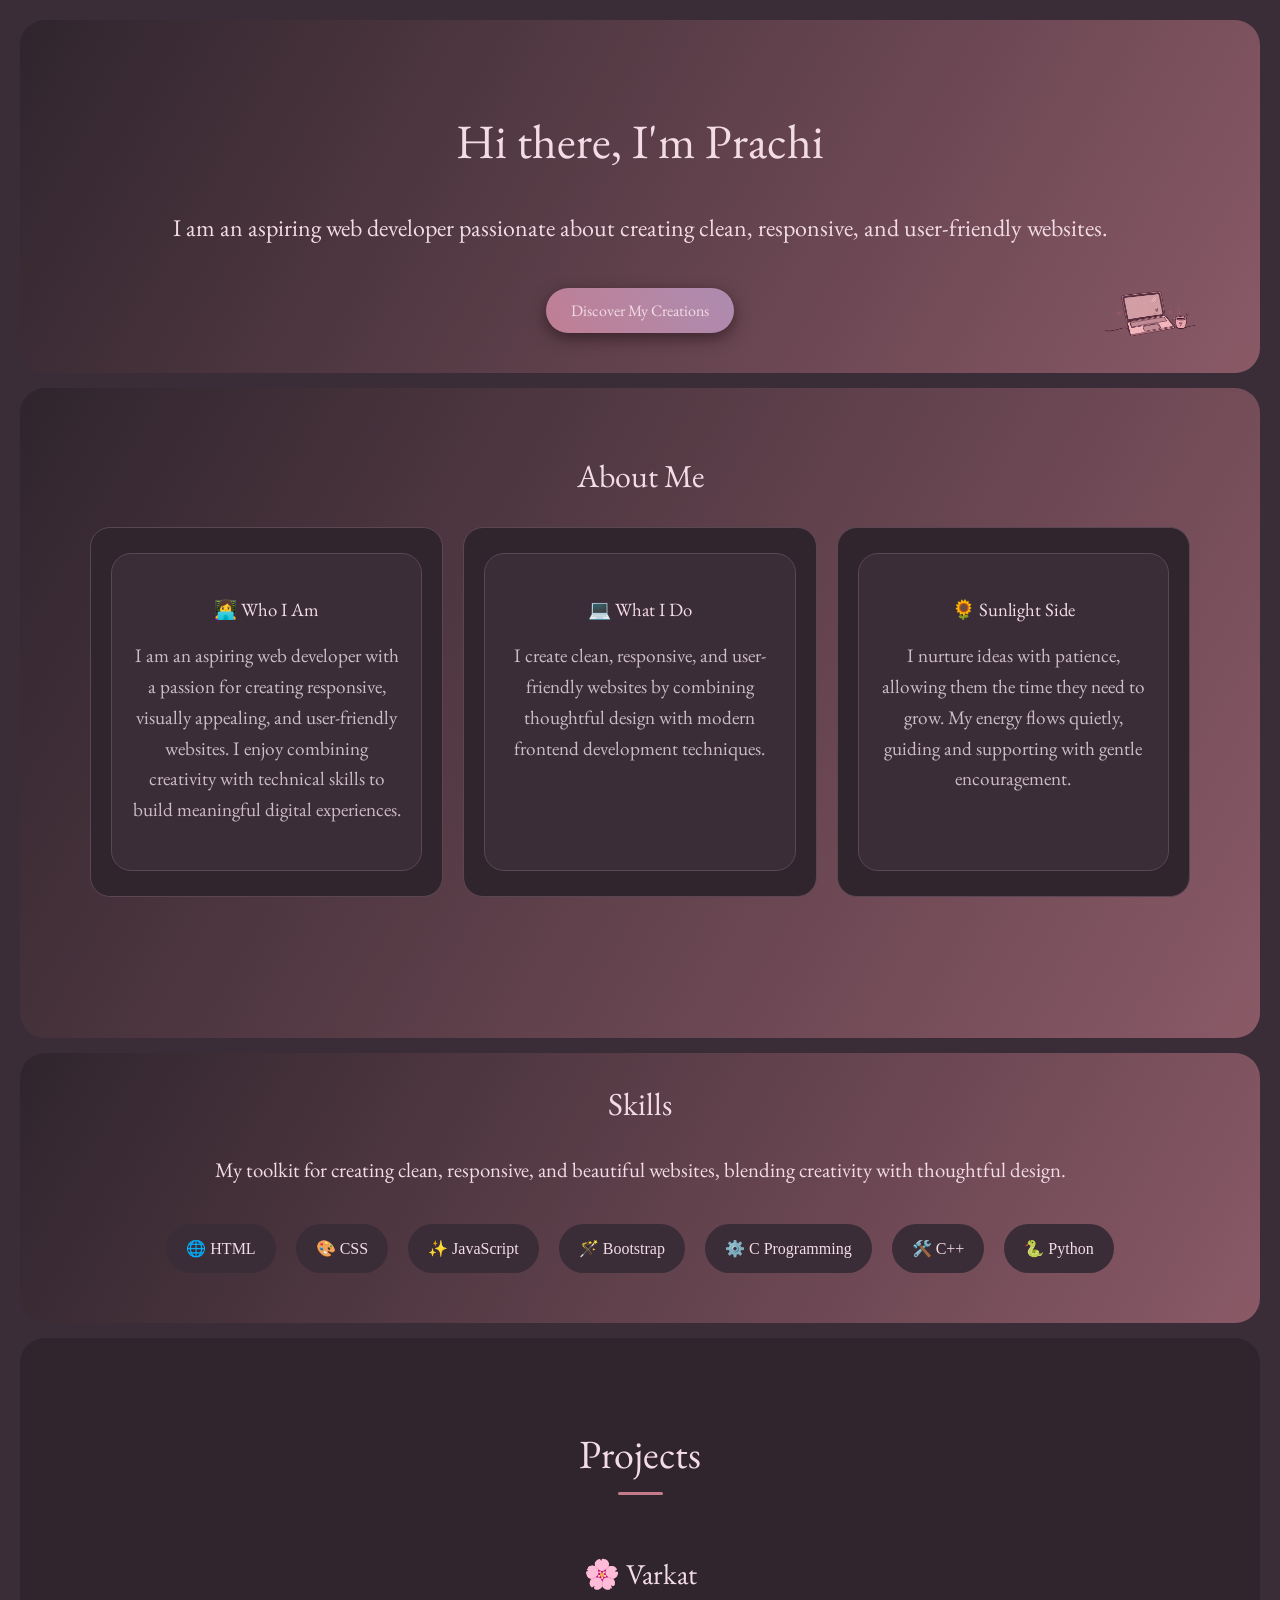
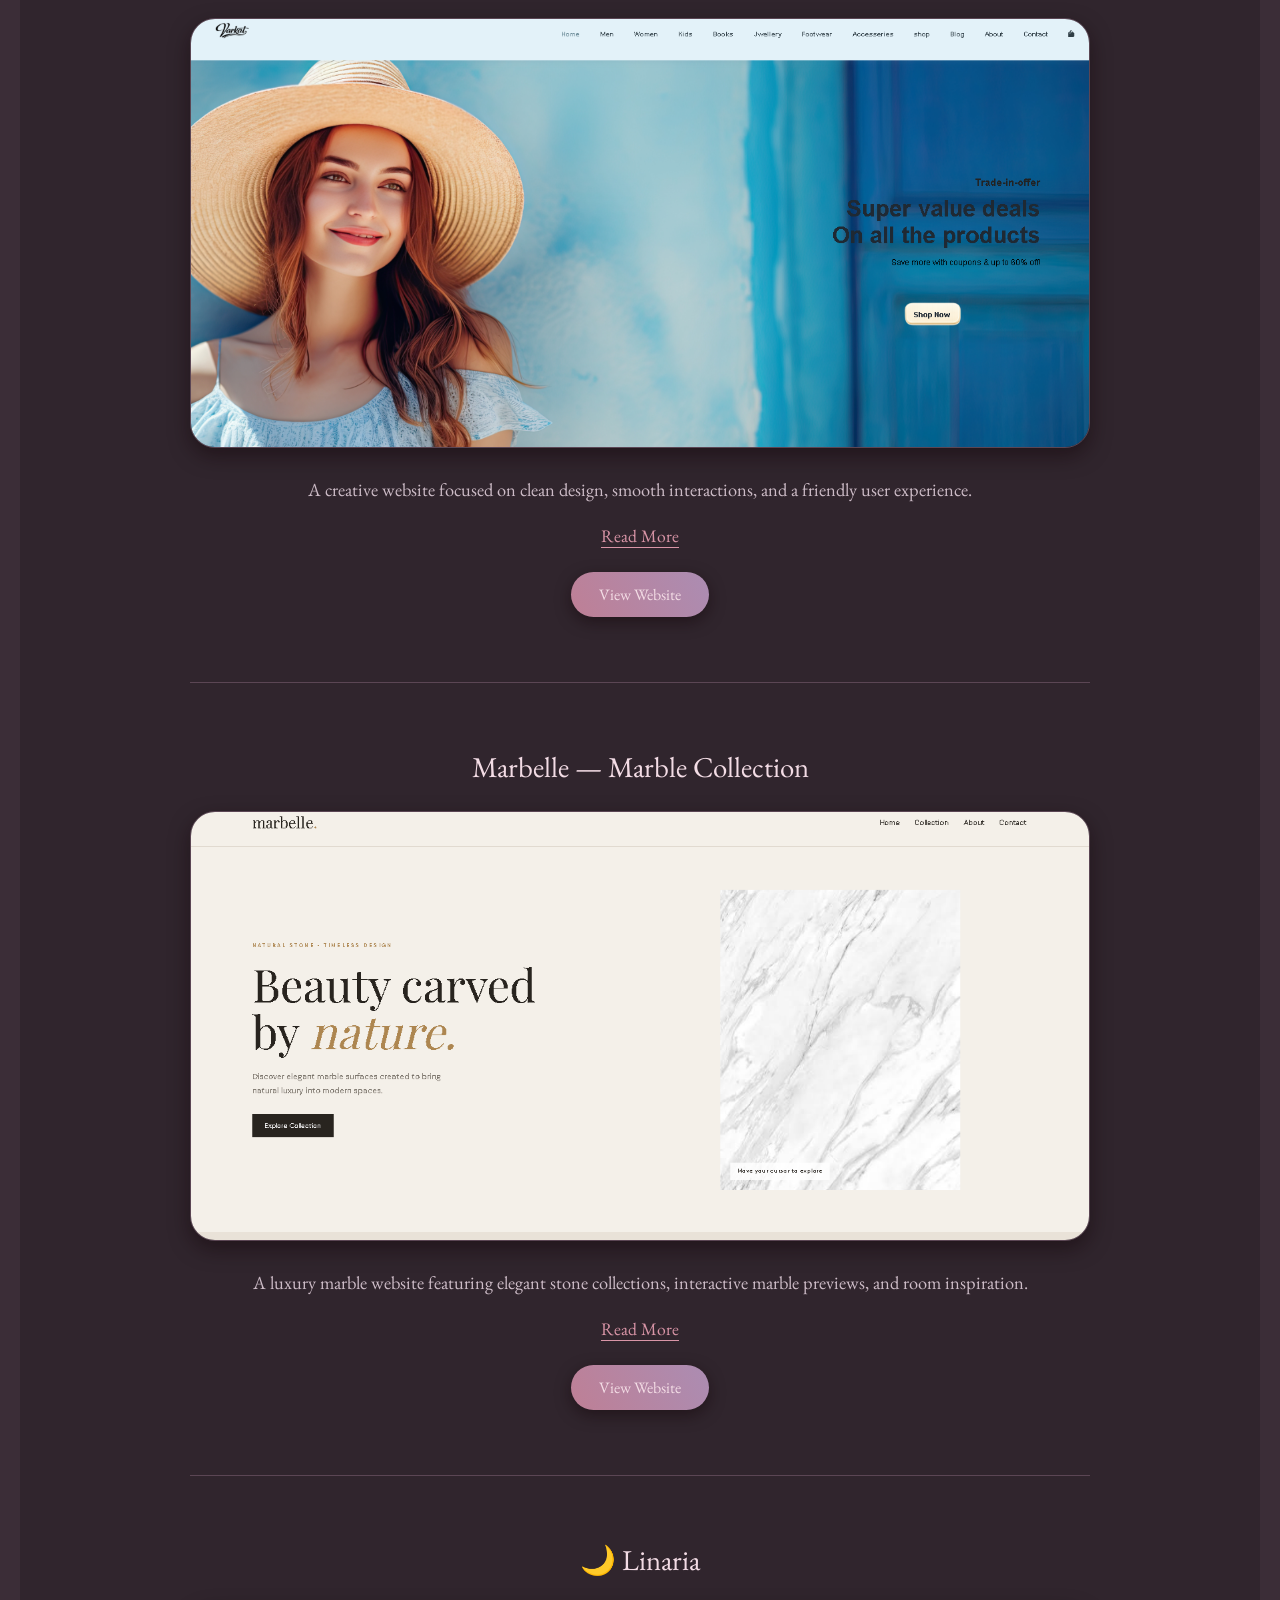
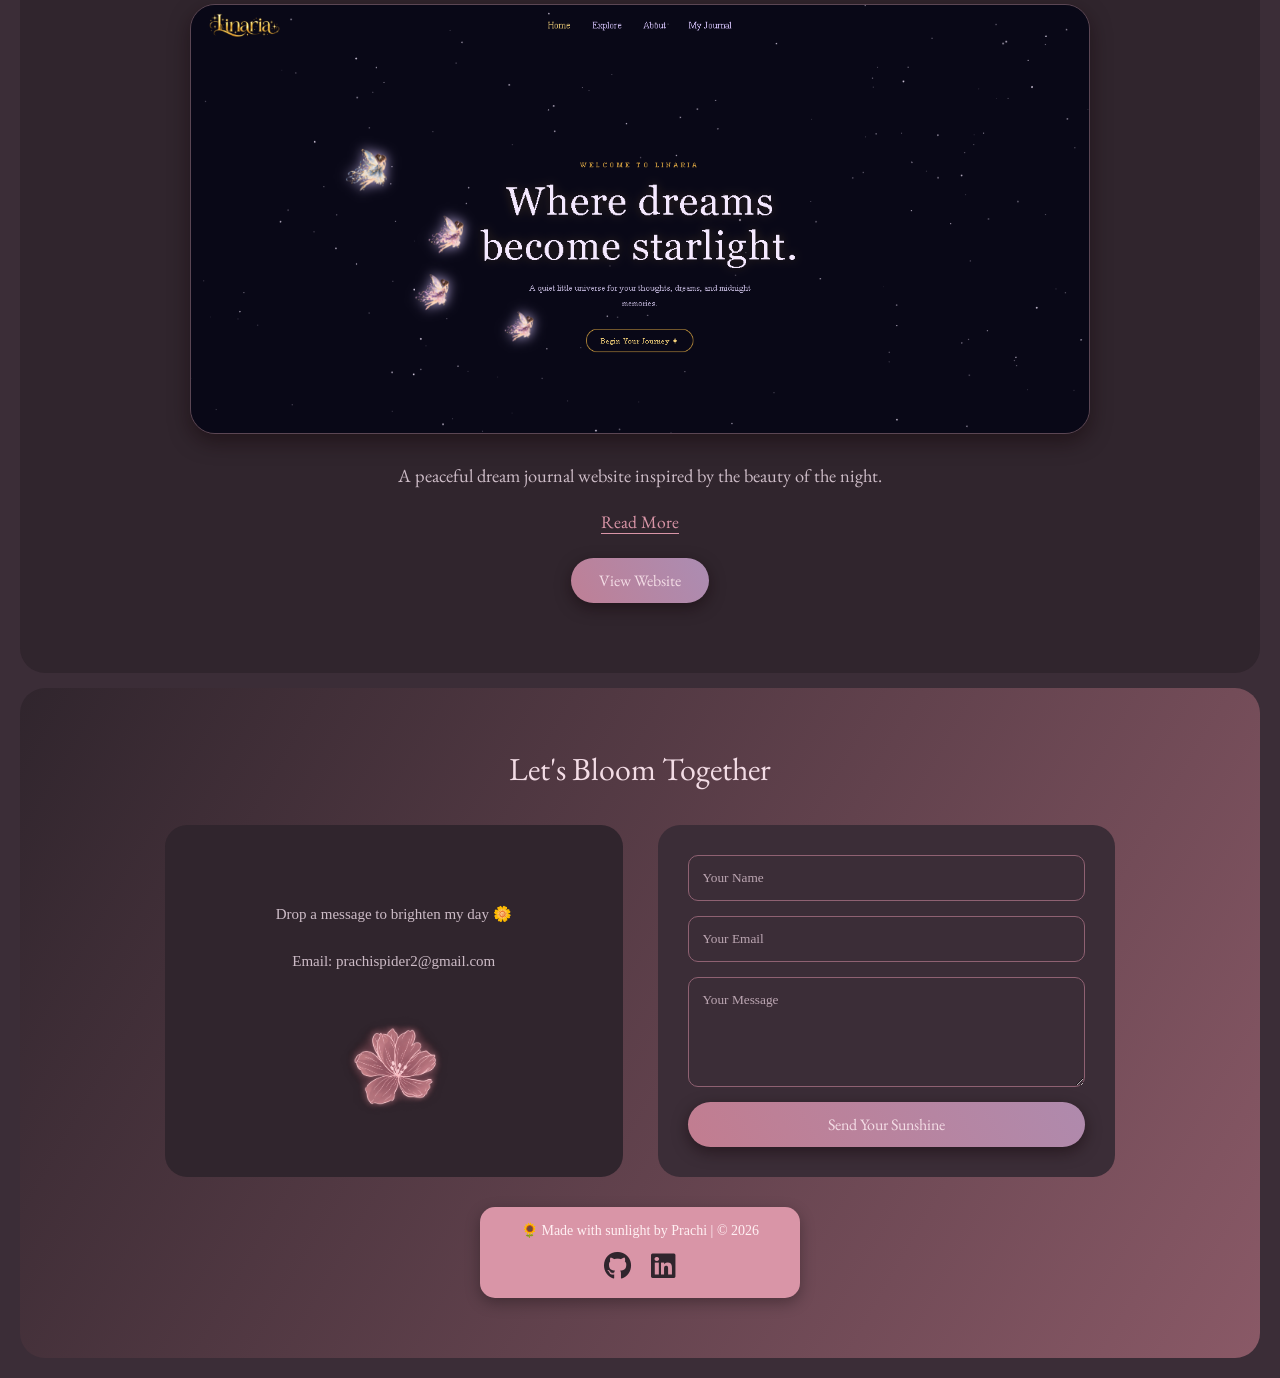
==== index.html @ 2033c698 "updated the code" ====
<!DOCTYPE html>
<html lang="en">

<head>
    <meta charset="UTF-8">
    <meta name="viewport" content="width=device-width, initial-scale=1.0">

    <title>Prachi Portfolio</title>

    <link rel="stylesheet" href="./style.css">

    <link rel="preconnect" href="https://fonts.googleapis.com">
    <link rel="preconnect" href="https://fonts.gstatic.com" crossorigin>

    <link href="https://fonts.googleapis.com/css2?family=Alex+Brush&family=Allura&family=Caveat:wght@400..700&family=Cinzel:wght@400..900&family=Dancing+Script:wght@400..700&family=EB+Garamond:ital,wght@0,400..800;1,400..800&family=Kalam:wght@300;400;700&family=Playfair+Display:ital,wght@0,400..900;1,400..900&family=Zeyada&display=swap"
        rel="stylesheet">

    <link rel="stylesheet"
        href="https://cdnjs.cloudflare.com/ajax/libs/font-awesome/6.5.2/css/all.min.css">
</head>

<body>

    <!-- Hero Section -->

    <section class="first gradient-background">

        <h1 class="headh hea">
            Hi there, I'm Prachi
        </h1>

        <p class="headh loo">
            I am an aspiring web developer passionate about creating clean,
            responsive, and user-friendly websites.
        </p>

        <a href="#projects" class="butto but">
            Discover My Creations
        </a>

        <img class="lap"
            src="./laptop.png"
            alt="Laptop with coffee">

    </section>


    <!-- About Section -->

    <section class="second gradient-background">

        <h2 class="about">
            About Me
        </h2>

        <div class="box-container">

            <div class="one">
                <div class="two">
                    <h3 class="hh">
                        👩‍💻 Who I Am
                    </h3>

                    <p class="paraa">
                       I am an aspiring web developer with a passion for creating
            responsive, visually appealing, and user-friendly websites.
            I enjoy combining creativity with technical skills to build
            meaningful digital experiences.
                    </p>
                </div>
            </div>

            <div class="one">
                <div class="two">
                    <h3 class="hh">
                        💻 What I Do
                    </h3>

                    <p class="paraa">
                        I create clean, responsive, and user-friendly websites by combining
            thoughtful design with modern frontend development techniques.
                    </p>
                </div>
            </div>

            <div class="one">
                <div class="two">
                    <h3 class="hh">
                        🌻 Sunlight Side
                    </h3>

                    <p class="paraa">
                        I nurture ideas with patience, allowing them the time
                        they need to grow. My energy flows quietly, guiding
                        and supporting with gentle encouragement.
                    </p>
                </div>
            </div>

        </div>

    </section>


    <!-- Skills Section -->

    <section class="third gradient-background">

        <h3 class="bloo hee">
            Skills
        </h3>

        <p class="blew hee">
            My toolkit for creating clean, responsive, and beautiful websites,
            blending creativity with thoughtful design.
        </p>

        <div class="p-container">

            <div class="ek">🌐 HTML</div>
            <div class="ek">🎨 CSS</div>
            <div class="ek">✨ JavaScript</div>
            <div class="ek">🪄 Bootstrap</div>
            <div class="ek">⚙️ C Programming</div>
            <div class="ek">🛠️ C++</div>
            <div class="ek">🐍 Python</div>

        </div>

    </section>


    <!-- Projects Section -->

   <section class="fourth gradient-background" id="projects">

    <div class="projects-section">

        <h3 class="projects-heading">
            Projects
        </h3>


        <!-- Varkat -->

        <article class="project-item">

            <h4>🌸 Varkat</h4>

            <img
                src="./varkat.png"
                alt="Varkat website preview"
                class="project-image"
            >

            <p class="project-short-text">
                A creative website focused on clean design, smooth interactions,
                and a friendly user experience.
            </p>

            <p class="project-full-text">
                Varkat is a creative website built using HTML, CSS, and JavaScript.
                It focuses on clean design, smooth interactions, and a user-friendly
                experience. This project helped me improve my frontend development
                skills and explore how to turn creative ideas into functional websites.
            </p>

            <button class="read-more" type="button">
                Read More
            </button>

            <a href="http://127.0.0.1:5501/index.html" class="view-website">
                View Website
            </a>

        </article>


        <!-- Rabbit Meet -->

        <article class="project-item">

            <h4>Marbelle — Marble Collection</h4>

            <img
                src="./marble.png"
                alt="marble website preview"
                class="project-image"
            >

            <p class="project-short-text">
               A luxury marble website featuring elegant stone collections,
            interactive marble previews, and room inspiration.
            </p>

            <p class="project-full-text">
                Marbelle is a premium marble showcase website designed to help
            users explore different marble types and imagine how each stone
            can look inside a real home. The website includes a marble
            collection, detailed marble information, room inspiration images,
            smooth animations, and an interactive cursor-based marble preview.
            </p>

            <button class="read-more" type="button">
                Read More
            </button>

            <a href="http://127.0.0.1:5501/index.html" class="view-website">
                View Website
            </a>

        </article>


        <!-- Linaria -->

        <article class="project-item">

            <h4>🌙 Linaria</h4>

            <img
                src="./dream.png"
                alt="Linaria website preview"
                class="project-image"
            >

            <p class="project-short-text">
                A peaceful dream journal website inspired by the beauty of the night.
            </p>

            <p class="project-full-text">
                Linaria is a peaceful dream journal website created for people who
                love thoughts, imagination, and the quiet beauty of the night. It is
                a small digital universe where dreams can be explored, memories can
                be written, and ideas can shine like stars. The website includes
                dream exploration, a personal journal, moving stars, and flying fairies.
            </p>

            <button class="read-more" type="button">
                Read More
            </button>

            <a href="http://127.0.0.1:5501/index.html" class="view-website">
                View Website
            </a>

        </article>

    </div>

</section>


    <!-- Contact Section -->

    <section class="fifth gradient-background">

        <h3 class="too">
            Let's Bloom Together
        </h3>

        <div class="form-container">

            <div class="do">

                <p>
                    Drop a message to brighten my day 🌼
                </p>

                <p>
                    Email: prachispider2@gmail.com
                </p>

                <img class="camera"
                    src="./flow.png"
                    alt="Decorative flower">

            </div>


            <form class="form">

                <input
                    type="text"
                    placeholder="Your Name"
                    required>

                <input
                    type="email"
                    placeholder="Your Email"
                    required>

                <textarea
                    placeholder="Your Message"
                    rows="5"
                    required></textarea>

                <button type="submit" class="butto but">
                    Send Your Sunshine
                </button>

            </form>

        </div>


        <!-- Footer -->

        <div class="footer-box">

            <p>
                🌻 Made with sunlight by Prachi | © 2026
            </p>

            <div class="social-links">

                <a href="https://github.com/prachispider2-boop/prachi"
                    target="_blank"
                    aria-label="GitHub">
                    <i class="fa-brands fa-github"></i>
                </a>

                <a href="https://www.linkedin.com/in/prachi--gaur/edit/forms/position/new/?profileFormEntryPoint=identityModuleMirror"
                    target="_blank"
                    aria-label="LinkedIn">
                    <i class="fa-brands fa-linkedin"></i>
                </a>

            </div>

        </div>

    </section>
    <script src="./script.js"></script>
</body>

</html>
---- style.css ----
* {
    box-sizing: border-box;
}

html {
    scroll-behavior: smooth;
}

body {
    background-color: #3B2D37;
    margin: 20px;
    padding: 0;
    display: flex;
    flex-direction: column;
    gap: 15px;
}

.gradient-background {
    background: linear-gradient(
        120deg,
        #30252D,
        #C47B8C 55%,
        #30252D
    );

    background-size: 300% 300%;
    animation: gradient-animation 5s ease infinite;
}

@keyframes gradient-animation {
    0% {
        background-position: 0% 50%;
    }

    50% {
        background-position: 100% 50%;
    }

    100% {
        background-position: 0% 50%;
    }
}


/* Hero Section */

.first {
    position: relative;
    min-height: 350px;
    padding: 40px;
    text-align: center;
    border-radius: 25px;
    overflow: hidden;
}

.headh {
    margin: 0;
    padding: 20px;
    color: #F3DCE5;
    font-family: "EB Garamond", serif;
    font-weight: 400;
    font-style: normal;
}

.hea {
    padding-top: 50px;
    font-size: 3rem;
}

.loo {
    padding-bottom: 45px;
    font-size: 1.5rem;
}

.butto {
    display: inline-block;
    border: none;
    text-decoration: none;
    cursor: pointer;
}

.but {
    padding: 12px 25px;
    color: #F3DCE5;
    background: linear-gradient(
        60deg,
        #C47B8C,
        #A88FB8,
        #D995A7
    );

    background-size: 300% 300%;
    animation: gradient-animation 5s ease infinite;
    border-radius: 25px;
    box-shadow: 0 5px 15px rgba(20, 6, 10, 0.5);
    font-family: "EB Garamond", serif;
    font-size: 1rem;
    transition: all 0.3s ease;
}

.but:hover {
    box-shadow: 0 8px 25px rgba(217, 149, 167, 0.7);
    transform: translateY(-3px);
}

.lap {
    position: absolute;
    right: 5%;
    bottom: 8%;
    width: 100px;
    height: auto;
    animation: laptop-move 5s linear infinite;
}

@keyframes laptop-move {
    0% {
        transform: translateY(0);
    }

    50% {
        transform: translateY(-10px);
    }

    100% {
        transform: translateY(0);
    }
}


/* About Section */

.second {
    min-height: 650px;
    padding: 30px 20px;
    text-align: center;
    border-radius: 25px;
}

.about {
    padding-top: 10px;
    color: #F3DCE5;
    font-family: "EB Garamond", serif;
    font-size: 2rem;
    font-weight: 400;
}

.box-container {
    display: grid;
    grid-template-columns: repeat(3, 1fr);
    gap: 20px;
    width: 100%;
    max-width: 1100px;
    margin: 30px auto;
}

.one,
.two {
    width: 100%;
    min-width: 0;
    height: 100%;
    padding: 25px 20px;
    border: 1px solid #5B4654;
    border-radius: 20px;
    color: #F3DCE5;
    text-align: center;
}

.one {
    background-color: #30252D;
    transition: all 0.3s ease;
}

.two {
    background-color: #3B2D37;
}

.one:hover {
    box-shadow: 0 8px 25px rgba(20, 6, 10, 0.5);
    transform: translateY(-3px);
}

.hh {
    color: #F3DCE5;
    font-family: "EB Garamond", serif;
    font-weight: 400;
}

.paraa {
    color: #CDBCC7;
    font-family: "EB Garamond", serif;
    font-size: 1.2rem;
    line-height: 1.6;
}


/* Skills Section */

.third {
    min-height: 250px;
    padding: 30px 20px;
    text-align: center;
    border-radius: 25px;
}

.hee {
    color: #F3DCE5;
    font-family: "EB Garamond", serif;
    font-weight: 400;
}

.bloo {
    margin: 0;
    padding-top: 0;
    font-size: 2rem;
}

.blew {
    padding-top: 10px;
    font-size: 1.3rem;
}

.p-container {
    display: flex;
    flex-wrap: wrap;
    justify-content: center;
    gap: 20px;
    padding: 20px;
}

.ek {
    padding: 15px 20px;
    color: #F3DCE5;
    background-color: #3B2D37;
    border-radius: 25px;
    transition: all 0.3s ease;
}

.ek:hover {
    box-shadow: 0 8px 25px rgba(20, 6, 10, 0.5);
    transform: translateY(-3px);
}


.view-website {
    display: block;
    width: fit-content;
    margin: 25px auto 0;
    padding: 12px 28px;

    color: #F3DCE5;
    background: linear-gradient(
        60deg,
        #C47B8C,
        #A88FB8,
        #D995A7
    );

    background-size: 300% 300%;
    animation: gradient-animation 5s ease infinite;

    border-radius: 25px;
    text-decoration: none;
    font-family: "EB Garamond", serif;
    font-size: 1rem;

    box-shadow: 0 5px 15px rgba(20, 6, 10, 0.5);
    transition: all 0.3s ease;
}

.view-website:hover {
    transform: translateY(-3px);
    box-shadow: 0 8px 25px rgba(217, 149, 167, 0.7);
}

/* Projects Section */

.fourth {
    width: 100%;
    padding: 70px 30px;
    border-radius: 25px;
    background: #30252D;
}

.projects-section {
    max-width: 900px;
    margin: 0 auto;
    padding-top: 20px;
}

.projects-heading {
    margin: 0 0 60px;
    color: #F3DCE5;
    text-align: center;
    font-family: "EB Garamond", serif;
    font-size: 2.5rem;
    font-weight: 400;
}

.projects-heading::after {
    content: "";
    display: block;
    width: 45px;
    height: 3px;
    margin: 12px auto 0;
    border-radius: 25px;
    background-color: #C47B8C;
}

.project-item {
    padding-bottom: 65px;
    margin-bottom: 65px;
    border-bottom: 1px solid #5B4654;
}

.project-item:last-child {
    margin-bottom: 0;
    padding-bottom: 0;
    border-bottom: none;
}

.project-item h4 {
    margin: 0 0 25px;
    color: #F3DCE5;
    text-align: center;
    font-family: "EB Garamond", serif;
    font-size: 1.8rem;
    font-weight: 400;
}

.project-image {
    display: block;
    width: 100%;
    max-height: 430px;
    object-fit: cover;
    margin: 0 auto 25px;
    border: 1px solid #5B4654;
    border-radius: 25px;
    box-shadow: 0 8px 20px rgba(20, 6, 10, 0.5);
}

.project-short-text,
.project-full-text {
    margin: 0;
    color: #CDBCC7;
    font-family: "EB Garamond", serif;
    font-size: 1.15rem;
    line-height: 1.8;
    text-align: center;
}

.project-full-text {
    display: none;
    margin-top: 15px;
}

.project-item.open .project-full-text {
    display: block;
}

.read-more {
    display: block;
    margin: 18px auto 0;
    padding: 0;
    color: #D995A7;
    background: transparent;
    border: none;
    font-family: "EB Garamond", serif;
    font-size: 1.1rem;
    cursor: pointer;
    text-decoration: underline;
    text-underline-offset: 5px;
}

.read-more:hover {
    color: #F3DCE5;
}

.view-website {
    display: block;
    width: fit-content;
    margin: 28px auto 0;
    padding: 12px 28px;
    color: #F3DCE5;
    background: linear-gradient(
        60deg,
        #C47B8C,
        #A88FB8,
        #D995A7
    );
    background-size: 300% 300%;
    animation: gradient-animation 5s ease infinite;
    border-radius: 25px;
    text-decoration: none;
    font-family: "EB Garamond", serif;
    font-size: 1rem;
    box-shadow: 0 5px 15px rgba(20, 6, 10, 0.5);
    transition: all 0.3s ease;
}

.view-website:hover {
    transform: translateY(-3px);
    box-shadow: 0 8px 25px rgba(217, 149, 167, 0.7);
}

@media (max-width: 600px) {
    .fourth {
        padding: 50px 20px;
    }

    .projects-heading {
        font-size: 2rem;
        margin-bottom: 45px;
    }

    .project-item h4 {
        font-size: 1.6rem;
    }

    .project-image {
        max-height: 250px;
    }

    .project-short-text,
    .project-full-text {
        font-size: 1.05rem;
    }
}

/* Contact Section */

.fifth {
    padding: 60px 30px;
    color: #F3DCE5;
    text-align: center;
    border-radius: 25px;
}

.too {
    margin: 0 0 35px;
    color: #F3DCE5;
    font-family: "EB Garamond", serif;
    font-size: 32px;
    font-weight: 400;
}

.form-container {
    display: flex;
    justify-content: center;
    align-items: stretch;
    gap: 35px;
    max-width: 950px;
    margin: auto;
}

.do,
.form {
    flex: 1;
    padding: 30px;
    border-radius: 22px;
}

.do {
    display: flex;
    flex-direction: column;
    justify-content: center;
    background-color: #30252D;
}

.do p {
    margin: 10px 0;
    color: #CDBCC7;
    font-size: 15px;
    line-height: 1.8;
}

.camera {
    width: 120px;
    height: auto;
    margin: 20px auto -15px;
}

.form {
    display: flex;
    flex-direction: column;
    gap: 15px;
    background-color: #3B2D37;
}

.form input,
.form textarea {
    width: 100%;
    padding: 14px;
    box-sizing: border-box;
    background-color: transparent;
    border: 1px solid #8F6172;
    border-radius: 10px;
    color: #F3DCE5;
    outline: none;
    font-family: inherit;
    resize: vertical;
}

.form input::placeholder,
.form textarea::placeholder {
    color: #BCA6B2;
}

.form input:focus,
.form textarea:focus {
    border-color: #D995A7;
    box-shadow: 0 0 8px rgba(217, 149, 167, 0.35);
}

.form .but {
    margin: 0;
}


.view-website {
    display: block;
    width: fit-content;
    margin: 25px auto 0;
    padding: 12px 28px;

    color: #F3DCE5;
    background: linear-gradient(
        60deg,
        #C47B8C,
        #A88FB8,
        #D995A7
    );

    background-size: 300% 300%;
    animation: gradient-animation 5s ease infinite;

    border-radius: 25px;
    text-decoration: none;
    font-family: "EB Garamond", serif;
    font-size: 1rem;

    box-shadow: 0 5px 15px rgba(20, 6, 10, 0.5);
    transition: all 0.3s ease;
}

.view-website:hover {
    transform: translateY(-3px);
    box-shadow: 0 8px 25px rgba(217, 149, 167, 0.7);
}


/* Footer */

.footer-box {
    width: 320px;
    max-width: 100%;
    padding: 15px 20px;
    margin: 30px auto 0;
    background-color: #D995A7;
    border-radius: 15px;
    text-align: center;
    box-shadow: 0 5px 15px rgba(0, 0, 0, 0.3);
}

.footer-box p {
    margin: 0 0 12px;
    color: #FFF0F3;
    font-size: 14px;
}

.social-links {
    display: flex;
    justify-content: center;
    align-items: center;
    gap: 20px;
}

.social-links a {
    color: #30252D;
    font-size: 28px;
    text-decoration: none;
    transition: 0.3s ease;
}

.social-links a:hover {
    color: #FFE893;
    transform: translateY(-3px);
}


/* Tablet */

@media (max-width: 900px) {
    .box-container {
        grid-template-columns: repeat(2, 1fr);
    }

    .three {
        grid-template-columns: repeat(2, 1fr);
    }

    .project-card {
        width: 100%;
    }

    .lap {
        right: 3%;
        width: 85px;
    }
}


/* Mobile */

@media (max-width: 600px) {
    body {
        margin: 10px;
    }

    .first {
        min-height: 420px;
        padding: 25px 15px;
    }

    .hea {
        padding-top: 30px;
        font-size: 2.3rem;
    }

    .loo {
        padding-bottom: 35px;
        font-size: 1.2rem;
    }

    .lap {
        position: relative;
        right: auto;
        bottom: auto;
        display: block;
        width: 90px;
        margin: 35px auto 0;
    }

    .box-container {
        grid-template-columns: 1fr;
        padding: 0;
    }

    .paraa {
        font-size: 1.1rem;
    }

    .p-container {
        gap: 12px;
        padding: 20px 0;
    }

    .ek {
        padding: 12px 15px;
    }

    .fourth {
        padding: 50px 20px;
    }

    .three {
        grid-template-columns: 1fr;
        gap: 20px;
    }

    .three > h3 {
        font-size: 1.8rem;
    }

    .project-card {
        min-height: auto;
    }

    .form-container {
        flex-direction: column;
        gap: 20px;
    }

    .too {
        font-size: 26px;
    }

    .footer-box {
        width: 100%;
    }
}
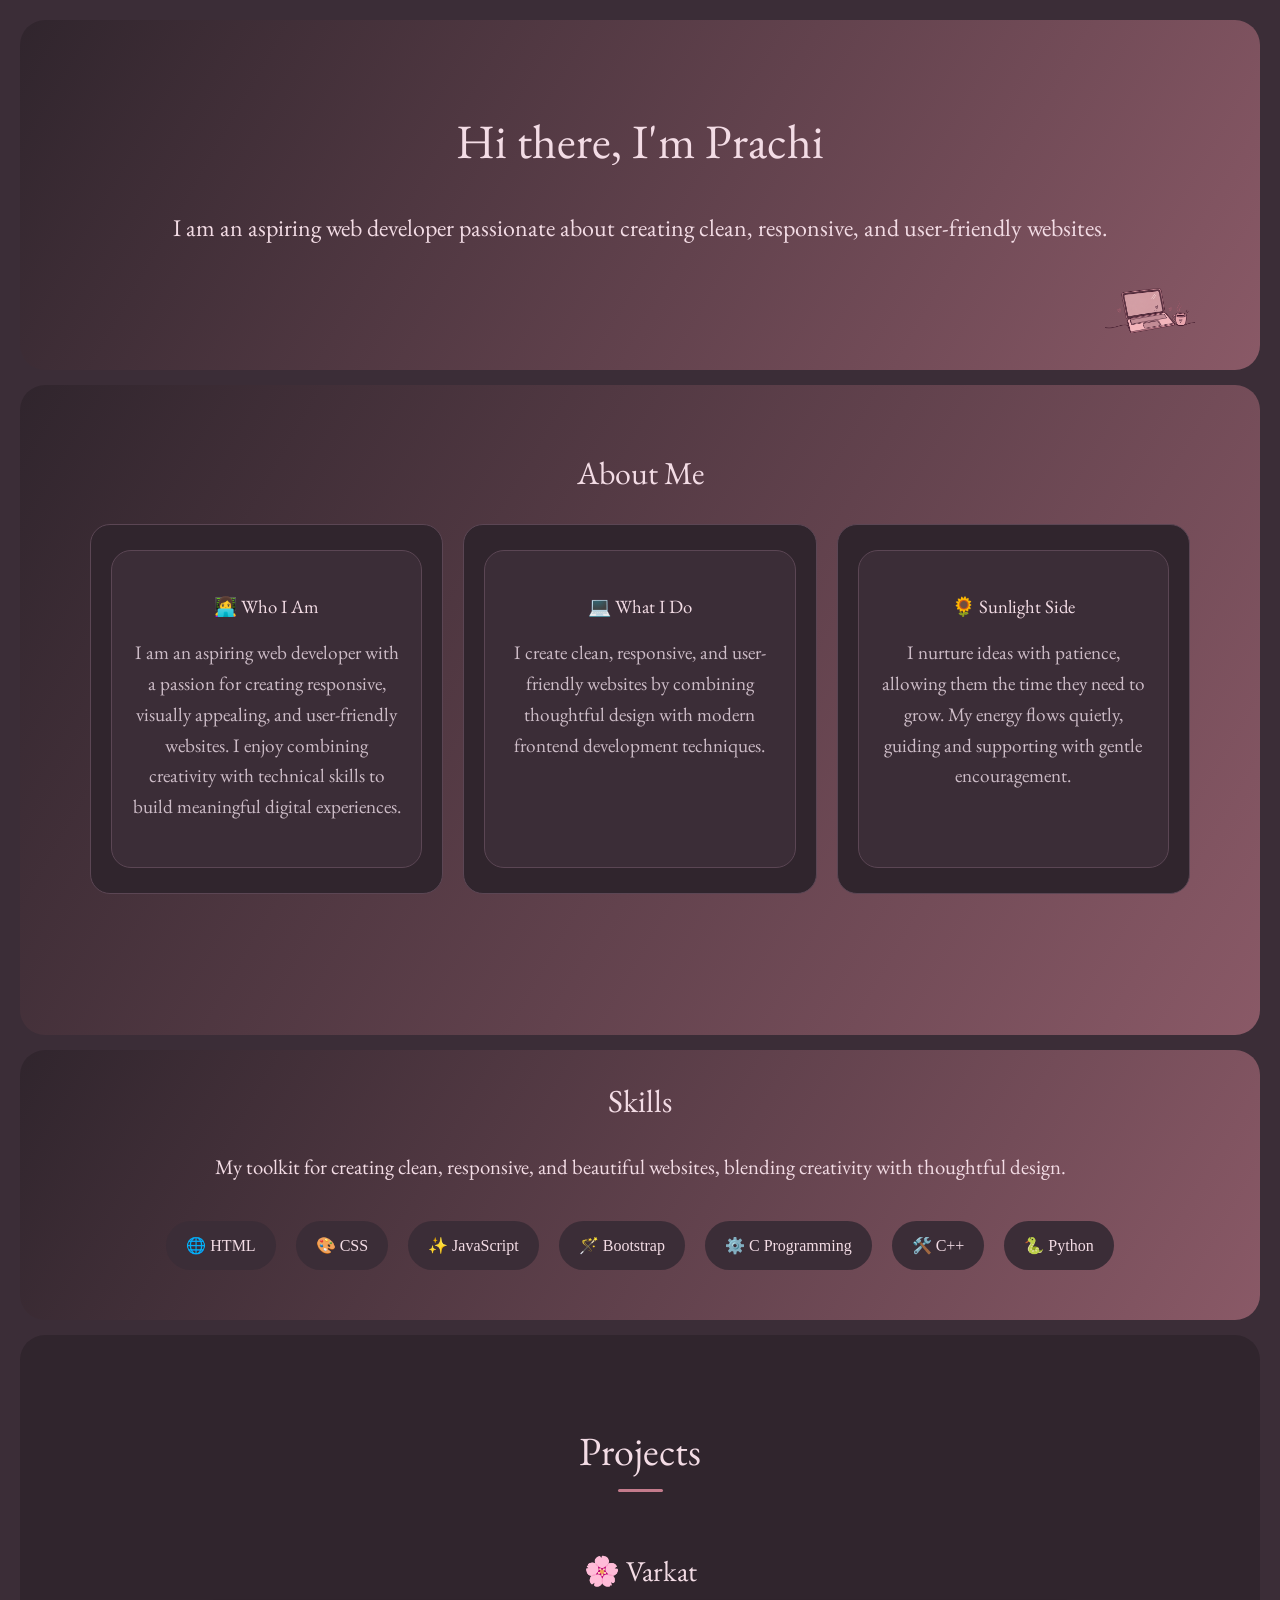
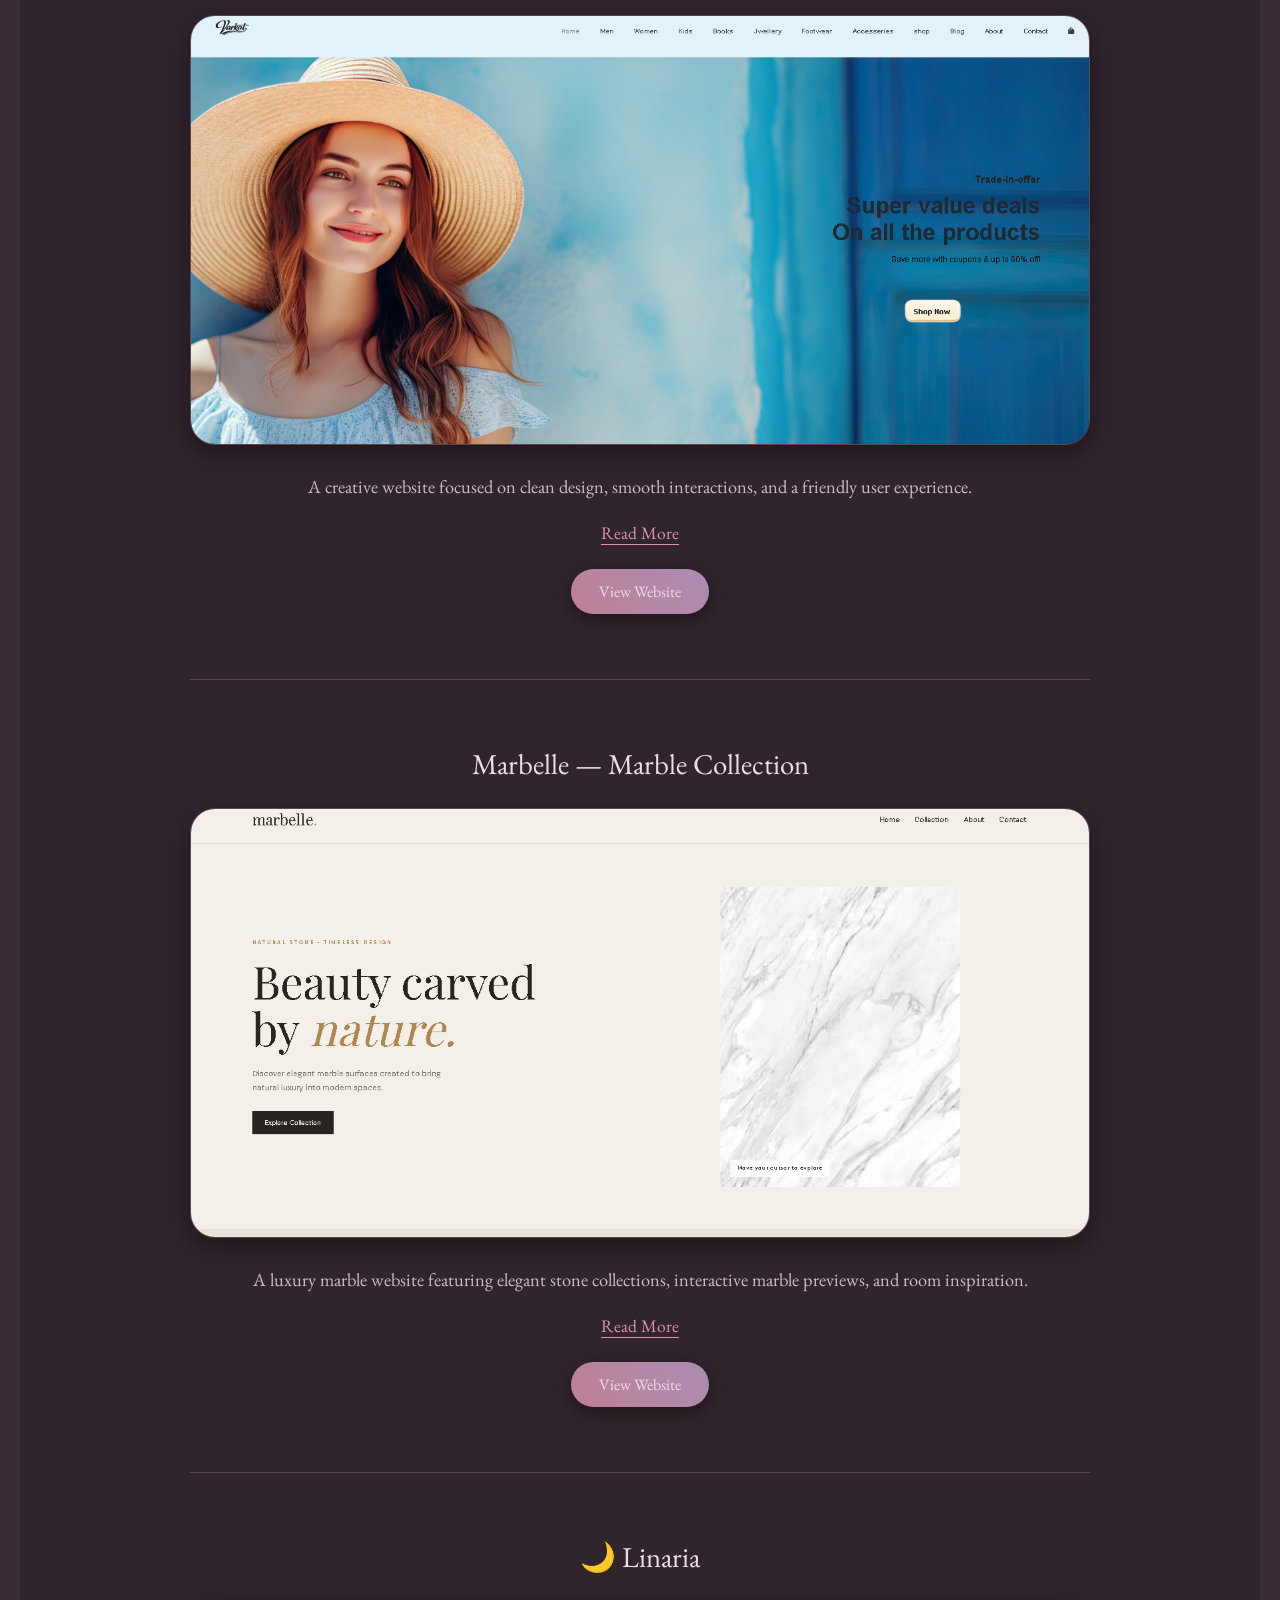
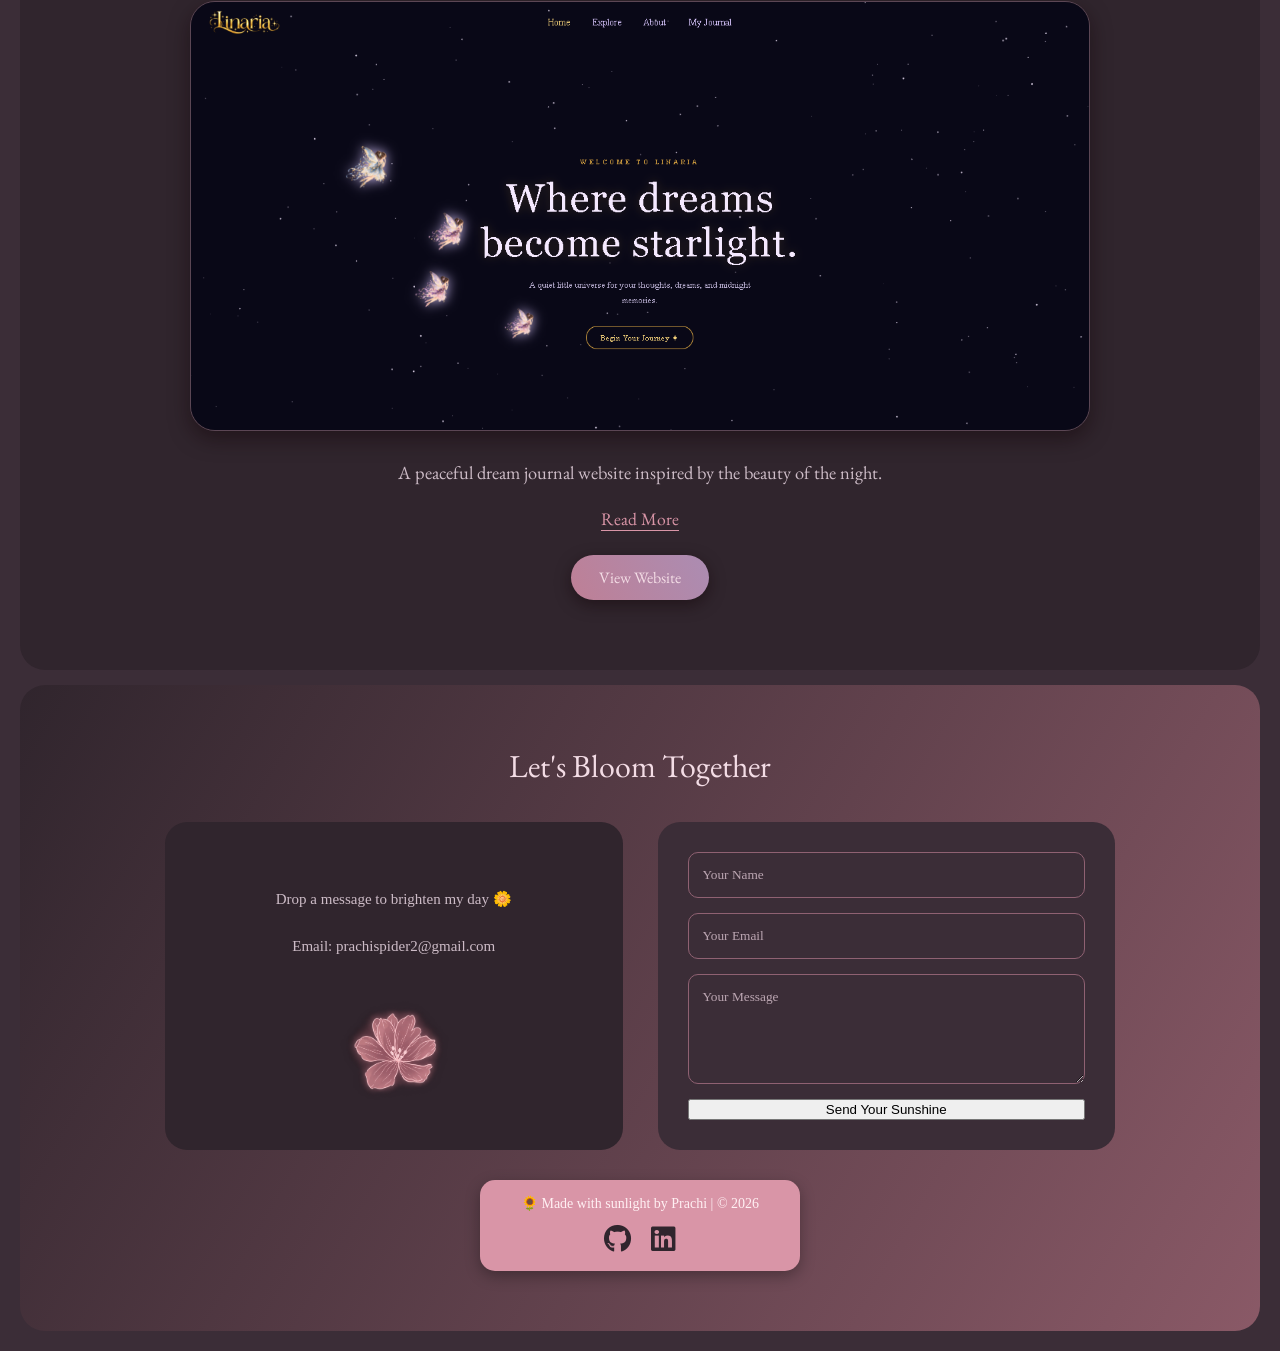
==== commit 62956e04: "updated portfolio" ====
--- a/index.html
+++ b/index.html
@@ -33,10 +33,6 @@
             I am an aspiring web developer passionate about creating clean,
             responsive, and user-friendly websites.
         </p>
-
-        <a href="#projects" class="butto but">
-            Discover My Creations
-        </a>
 
         <img class="lap"
             src="./laptop.png"
@@ -169,7 +165,7 @@
                 Read More
             </button>
 
-            <a href="http://127.0.0.1:5501/index.html" class="view-website">
+            <a href="https://prachispider2-boop.github.io/html-portfolio/index.html" class="view-website">
                 View Website
             </a>
 
@@ -205,7 +201,7 @@
                 Read More
             </button>
 
-            <a href="http://127.0.0.1:5501/index.html" class="view-website">
+            <a href="https://prachispider2-boop.github.io/marble/" class="view-website">
                 View Website
             </a>
 
@@ -240,7 +236,7 @@
                 Read More
             </button>
 
-            <a href="http://127.0.0.1:5501/index.html" class="view-website">
+            <a href="https://prachispider2-boop.github.io/linaria/" class="view-website">
                 View Website
             </a>
 
@@ -314,7 +310,7 @@
 
             <div class="social-links">
 
-                <a href="https://github.com/prachispider2-boop/prachi"
+                <a href="https://github.com/prachispider2-boop"
                     target="_blank"
                     aria-label="GitHub">
                     <i class="fa-brands fa-github"></i>
--- a/style.css
+++ b/style.css
@@ -72,36 +72,8 @@
     font-size: 1.5rem;
 }
 
-.butto {
-    display: inline-block;
-    border: none;
-    text-decoration: none;
-    cursor: pointer;
-}
-
-.but {
-    padding: 12px 25px;
-    color: #F3DCE5;
-    background: linear-gradient(
-        60deg,
-        #C47B8C,
-        #A88FB8,
-        #D995A7
-    );
-
-    background-size: 300% 300%;
-    animation: gradient-animation 5s ease infinite;
-    border-radius: 25px;
-    box-shadow: 0 5px 15px rgba(20, 6, 10, 0.5);
-    font-family: "EB Garamond", serif;
-    font-size: 1rem;
-    transition: all 0.3s ease;
-}
-
-.but:hover {
-    box-shadow: 0 8px 25px rgba(217, 149, 167, 0.7);
-    transform: translateY(-3px);
-}
+
+
 
 .lap {
     position: absolute;
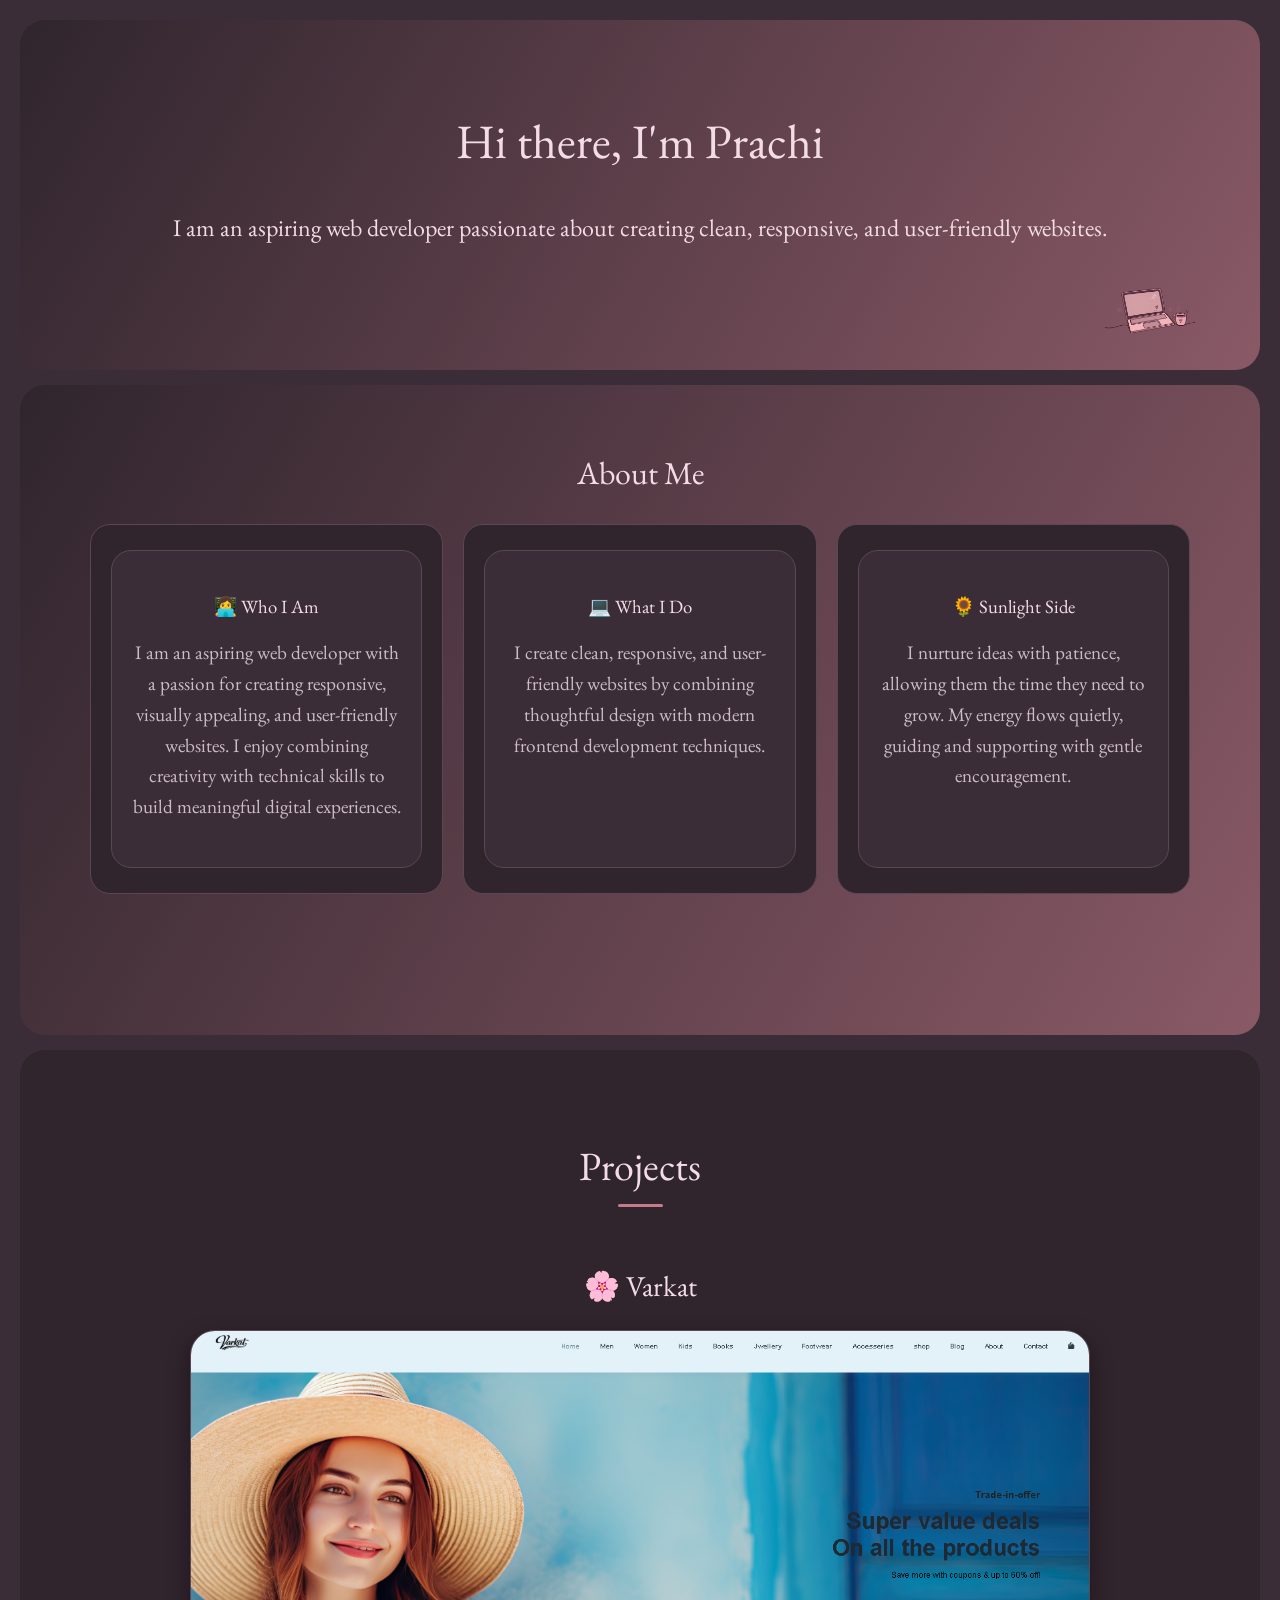
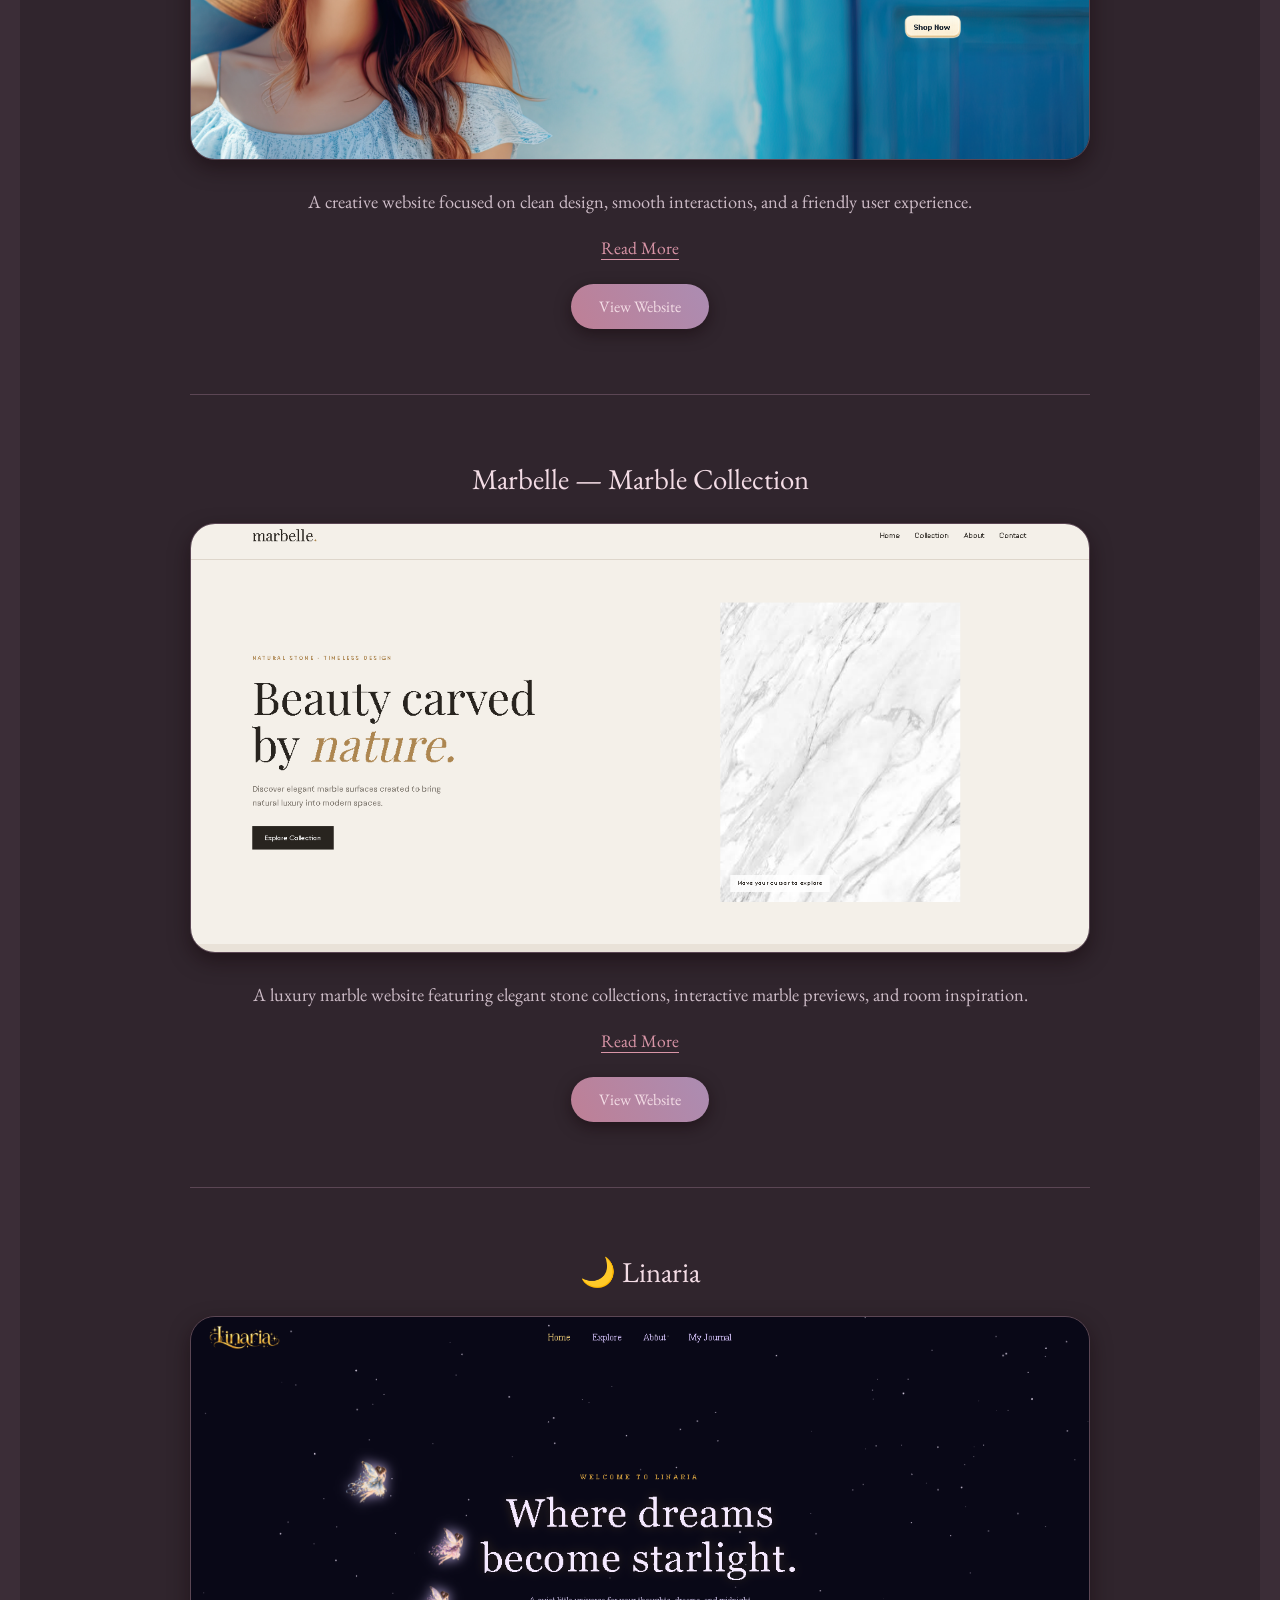
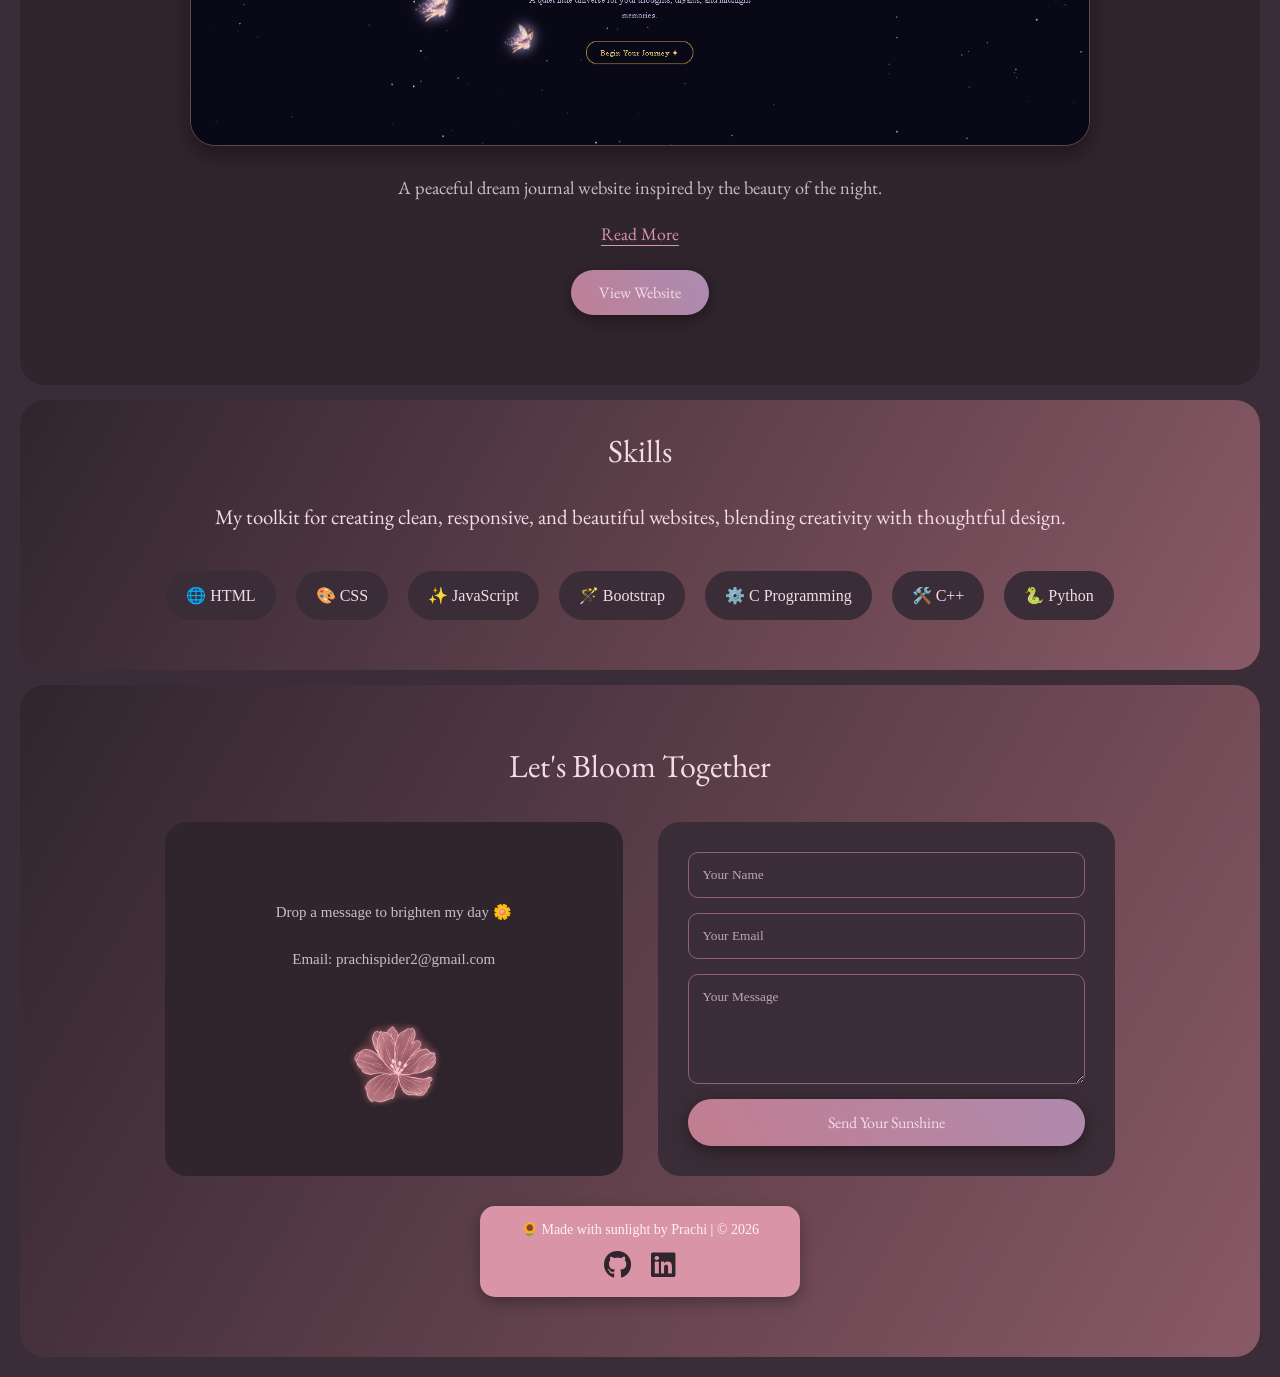
==== commit c350df8d: "updated portfolio" ====
--- a/index.html
+++ b/index.html
@@ -98,7 +98,128 @@
     </section>
 
 
-    <!-- Skills Section -->
+    <!-- Projects Section -->
+
+   <section class="fourth gradient-background" id="projects">
+
+    <div class="projects-section">
+
+        <h3 class="projects-heading">
+            Projects
+        </h3>
+
+
+        <!-- Varkat -->
+
+        <article class="project-item">
+
+            <h4>🌸 Varkat</h4>
+
+            <img
+                src="./varkat.png"
+                alt="Varkat website preview"
+                class="project-image"
+            >
+
+            <p class="project-short-text">
+                A creative website focused on clean design, smooth interactions,
+                and a friendly user experience.
+            </p>
+
+            <p class="project-full-text">
+                Varkat is a creative website built using HTML, CSS, and JavaScript.
+                It focuses on clean design, smooth interactions, and a user-friendly
+                experience. This project helped me improve my frontend development
+                skills and explore how to turn creative ideas into functional websites.
+            </p>
+
+            <button class="read-more" type="button">
+                Read More
+            </button>
+
+            <a href="https://prachispider2-boop.github.io/html-portfolio/index.html" class="view-website">
+                View Website
+            </a>
+
+        </article>
+
+
+        <!-- Rabbit Meet -->
+
+        <article class="project-item">
+
+            <h4>Marbelle — Marble Collection</h4>
+
+            <img
+                src="./marble.png"
+                alt="marble website preview"
+                class="project-image"
+            >
+
+            <p class="project-short-text">
+               A luxury marble website featuring elegant stone collections,
+            interactive marble previews, and room inspiration.
+            </p>
+
+            <p class="project-full-text">
+                Marbelle is a premium marble showcase website designed to help
+            users explore different marble types and imagine how each stone
+            can look inside a real home. The website includes a marble
+            collection, detailed marble information, room inspiration images,
+            smooth animations, and an interactive cursor-based marble preview.
+            </p>
+
+            <button class="read-more" type="button">
+                Read More
+            </button>
+
+            <a href="https://prachispider2-boop.github.io/marble/" class="view-website">
+                View Website
+            </a>
+
+        </article>
+
+
+        <!-- Linaria -->
+
+        <article class="project-item">
+
+            <h4>🌙 Linaria</h4>
+
+            <img
+                src="./dream.png"
+                alt="Linaria website preview"
+                class="project-image"
+            >
+
+            <p class="project-short-text">
+                A peaceful dream journal website inspired by the beauty of the night.
+            </p>
+
+            <p class="project-full-text">
+                Linaria is a peaceful dream journal website created for people who
+                love thoughts, imagination, and the quiet beauty of the night. It is
+                a small digital universe where dreams can be explored, memories can
+                be written, and ideas can shine like stars. The website includes
+                dream exploration, a personal journal, moving stars, and flying fairies.
+            </p>
+
+            <button class="read-more" type="button">
+                Read More
+            </button>
+
+            <a href="https://prachispider2-boop.github.io/linaria/" class="view-website">
+                View Website
+            </a>
+
+        </article>
+
+    </div>
+
+</section>
+
+
+ <!-- Skills Section -->
 
     <section class="third gradient-background">
 
@@ -126,127 +247,6 @@
     </section>
 
 
-    <!-- Projects Section -->
-
-   <section class="fourth gradient-background" id="projects">
-
-    <div class="projects-section">
-
-        <h3 class="projects-heading">
-            Projects
-        </h3>
-
-
-        <!-- Varkat -->
-
-        <article class="project-item">
-
-            <h4>🌸 Varkat</h4>
-
-            <img
-                src="./varkat.png"
-                alt="Varkat website preview"
-                class="project-image"
-            >
-
-            <p class="project-short-text">
-                A creative website focused on clean design, smooth interactions,
-                and a friendly user experience.
-            </p>
-
-            <p class="project-full-text">
-                Varkat is a creative website built using HTML, CSS, and JavaScript.
-                It focuses on clean design, smooth interactions, and a user-friendly
-                experience. This project helped me improve my frontend development
-                skills and explore how to turn creative ideas into functional websites.
-            </p>
-
-            <button class="read-more" type="button">
-                Read More
-            </button>
-
-            <a href="https://prachispider2-boop.github.io/html-portfolio/index.html" class="view-website">
-                View Website
-            </a>
-
-        </article>
-
-
-        <!-- Rabbit Meet -->
-
-        <article class="project-item">
-
-            <h4>Marbelle — Marble Collection</h4>
-
-            <img
-                src="./marble.png"
-                alt="marble website preview"
-                class="project-image"
-            >
-
-            <p class="project-short-text">
-               A luxury marble website featuring elegant stone collections,
-            interactive marble previews, and room inspiration.
-            </p>
-
-            <p class="project-full-text">
-                Marbelle is a premium marble showcase website designed to help
-            users explore different marble types and imagine how each stone
-            can look inside a real home. The website includes a marble
-            collection, detailed marble information, room inspiration images,
-            smooth animations, and an interactive cursor-based marble preview.
-            </p>
-
-            <button class="read-more" type="button">
-                Read More
-            </button>
-
-            <a href="https://prachispider2-boop.github.io/marble/" class="view-website">
-                View Website
-            </a>
-
-        </article>
-
-
-        <!-- Linaria -->
-
-        <article class="project-item">
-
-            <h4>🌙 Linaria</h4>
-
-            <img
-                src="./dream.png"
-                alt="Linaria website preview"
-                class="project-image"
-            >
-
-            <p class="project-short-text">
-                A peaceful dream journal website inspired by the beauty of the night.
-            </p>
-
-            <p class="project-full-text">
-                Linaria is a peaceful dream journal website created for people who
-                love thoughts, imagination, and the quiet beauty of the night. It is
-                a small digital universe where dreams can be explored, memories can
-                be written, and ideas can shine like stars. The website includes
-                dream exploration, a personal journal, moving stars, and flying fairies.
-            </p>
-
-            <button class="read-more" type="button">
-                Read More
-            </button>
-
-            <a href="https://prachispider2-boop.github.io/linaria/" class="view-website">
-                View Website
-            </a>
-
-        </article>
-
-    </div>
-
-</section>
-
-
     <!-- Contact Section -->
 
     <section class="fifth gradient-background">
--- a/style.css
+++ b/style.css
@@ -487,6 +487,36 @@
     margin: 0;
 }
 
+.butto {
+    padding: 13px 25px;
+    color: #F3DCE5;
+    background: linear-gradient(
+        60deg,
+        #C47B8C,
+        #A88FB8,
+        #D995A7
+    );
+
+    background-size: 300% 300%;
+    animation: gradient-animation 5s ease infinite;
+
+    border: none;
+    border-radius: 25px;
+
+    font-family: "EB Garamond", serif;
+    font-size: 1rem;
+
+    cursor: pointer;
+
+    box-shadow: 0 5px 15px rgba(20, 6, 10, 0.5);
+
+    transition: all 0.3s ease;
+}
+
+.butto:hover {
+    transform: translateY(-3px);
+    box-shadow: 0 8px 25px rgba(217, 149, 167, 0.7);
+}
 
 .view-website {
     display: block;
